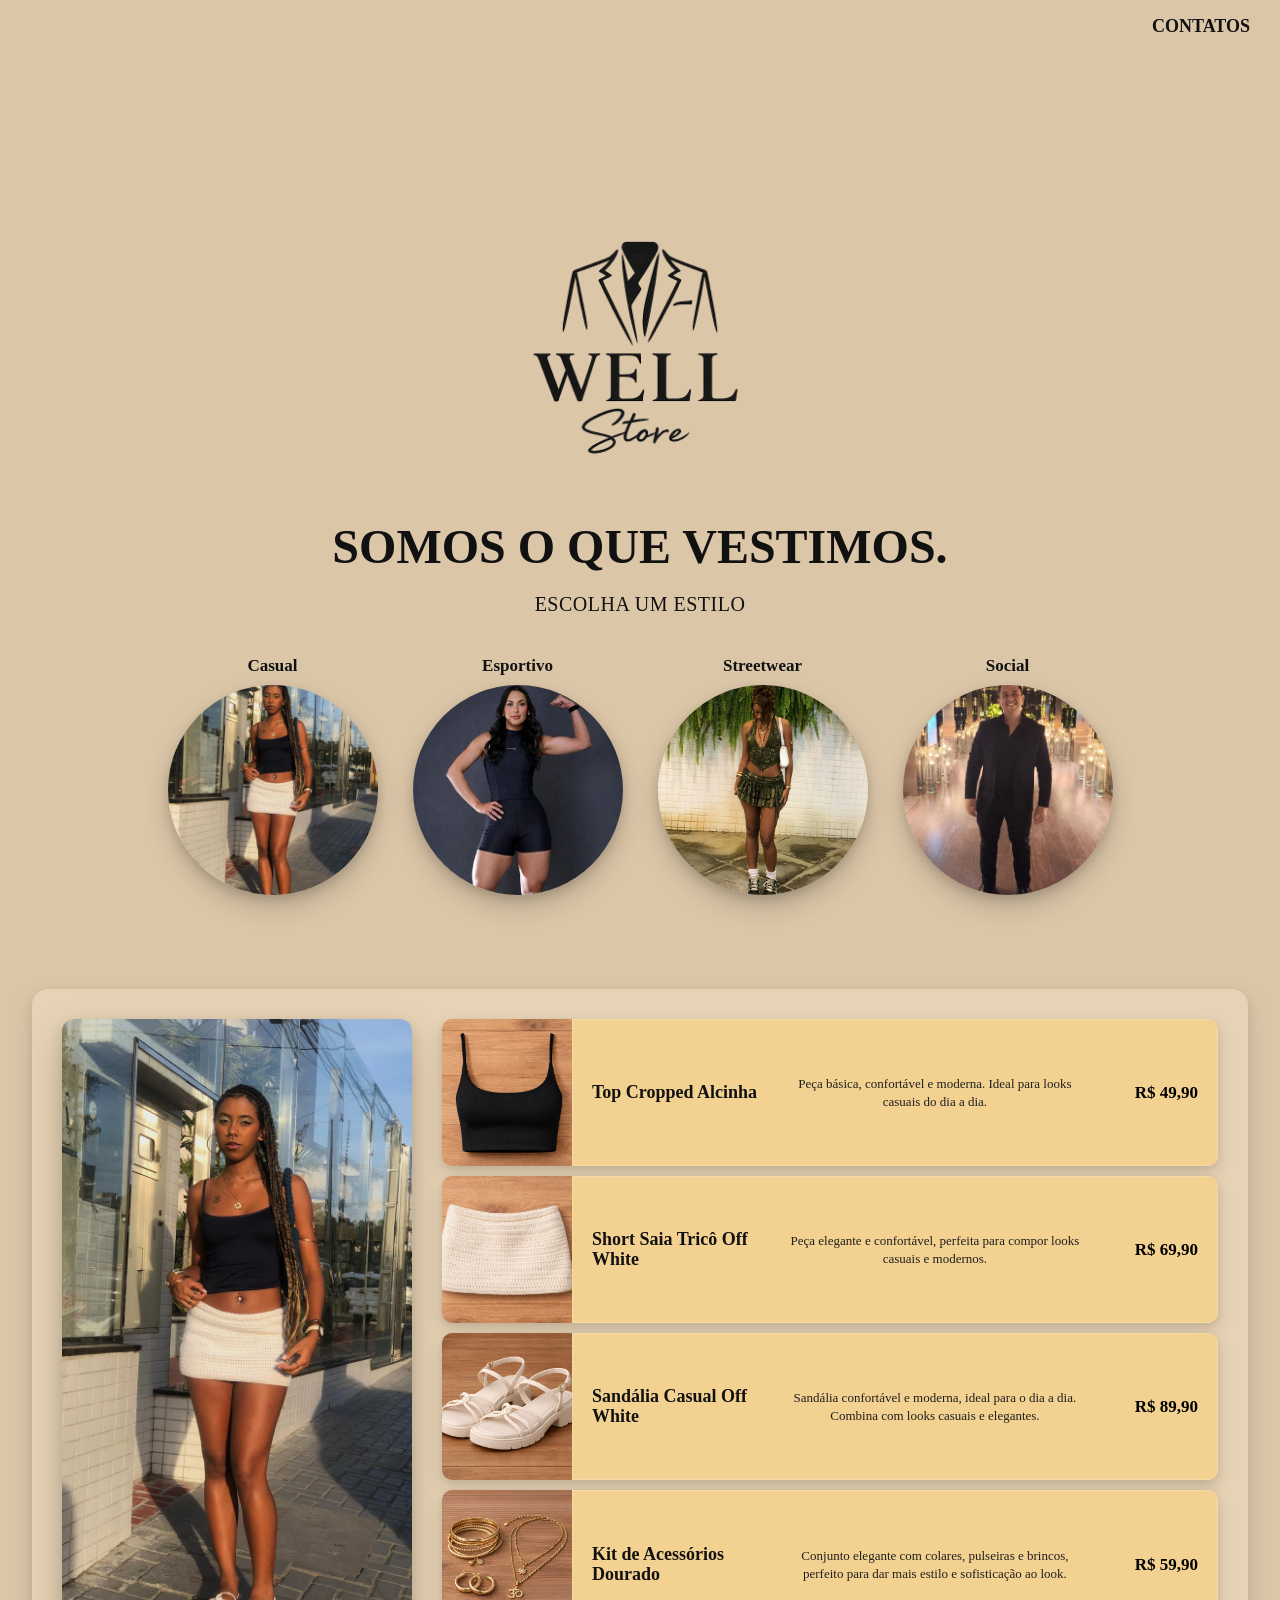
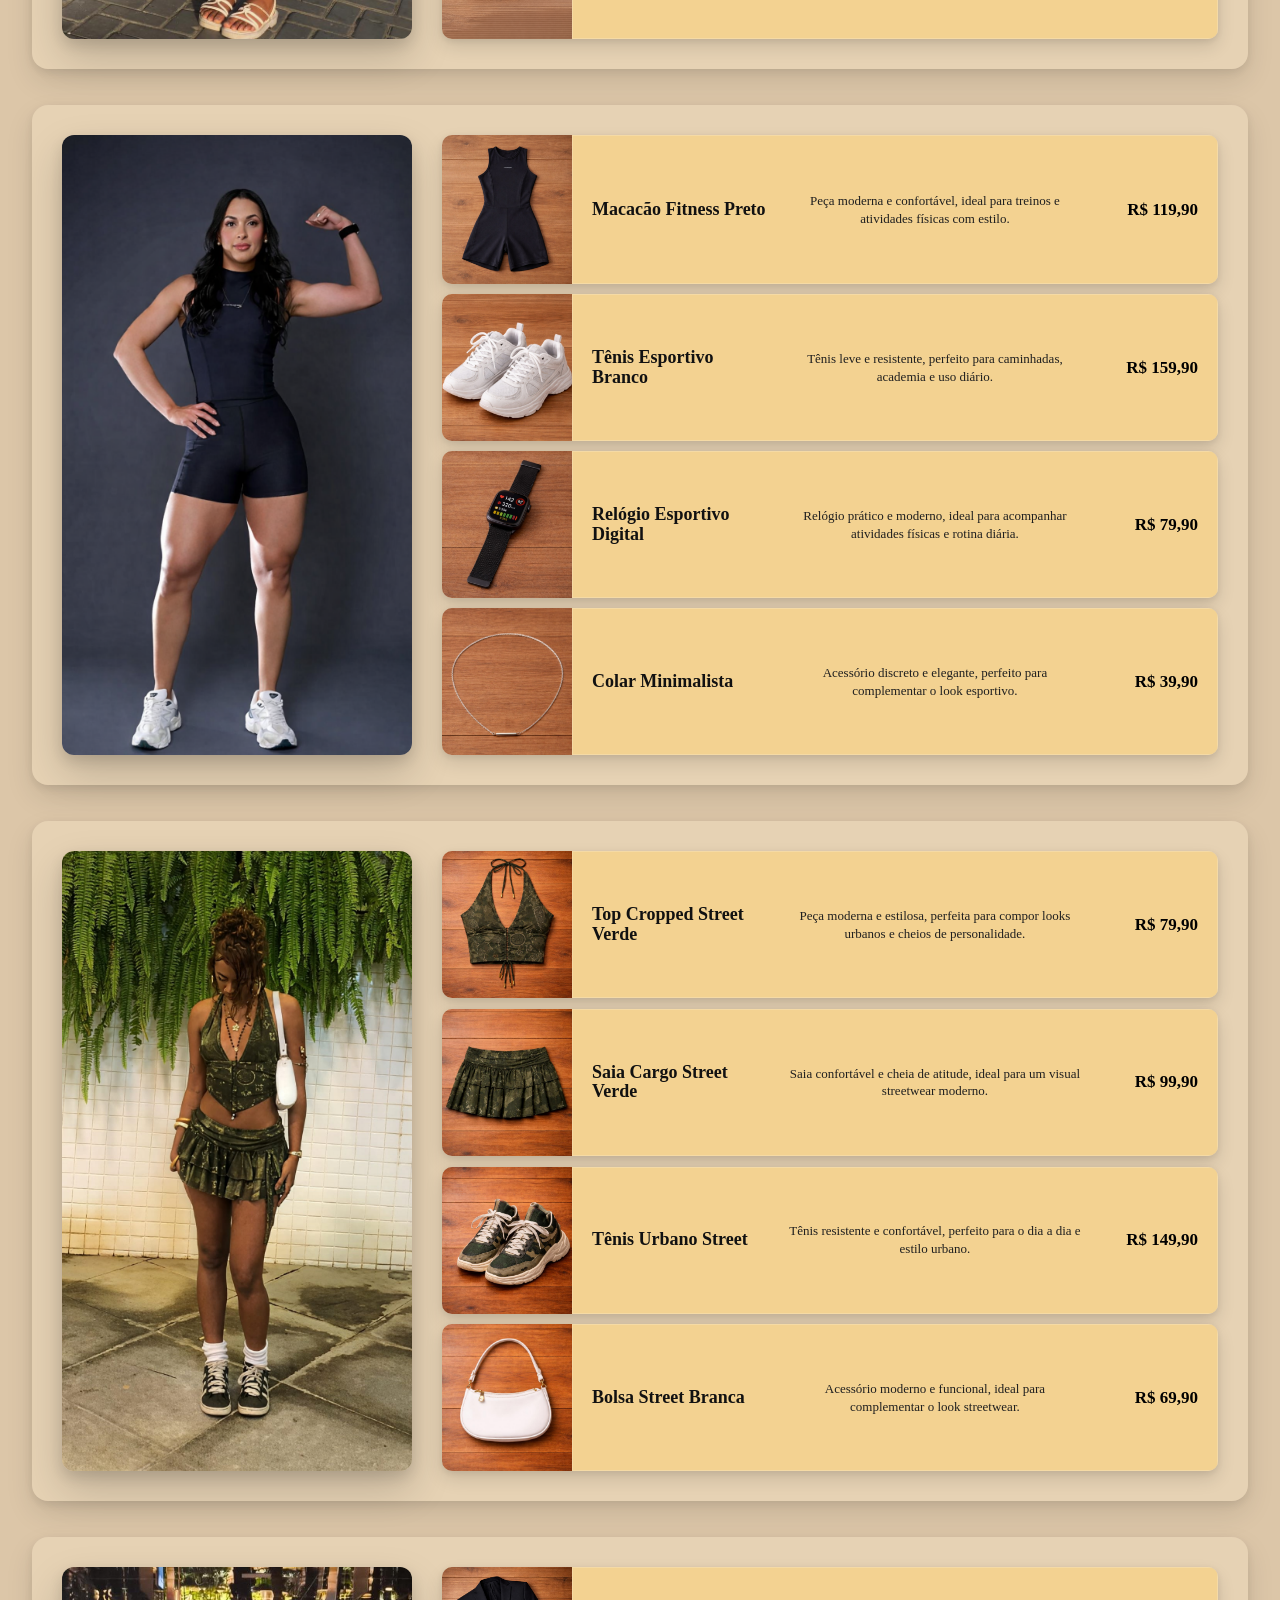
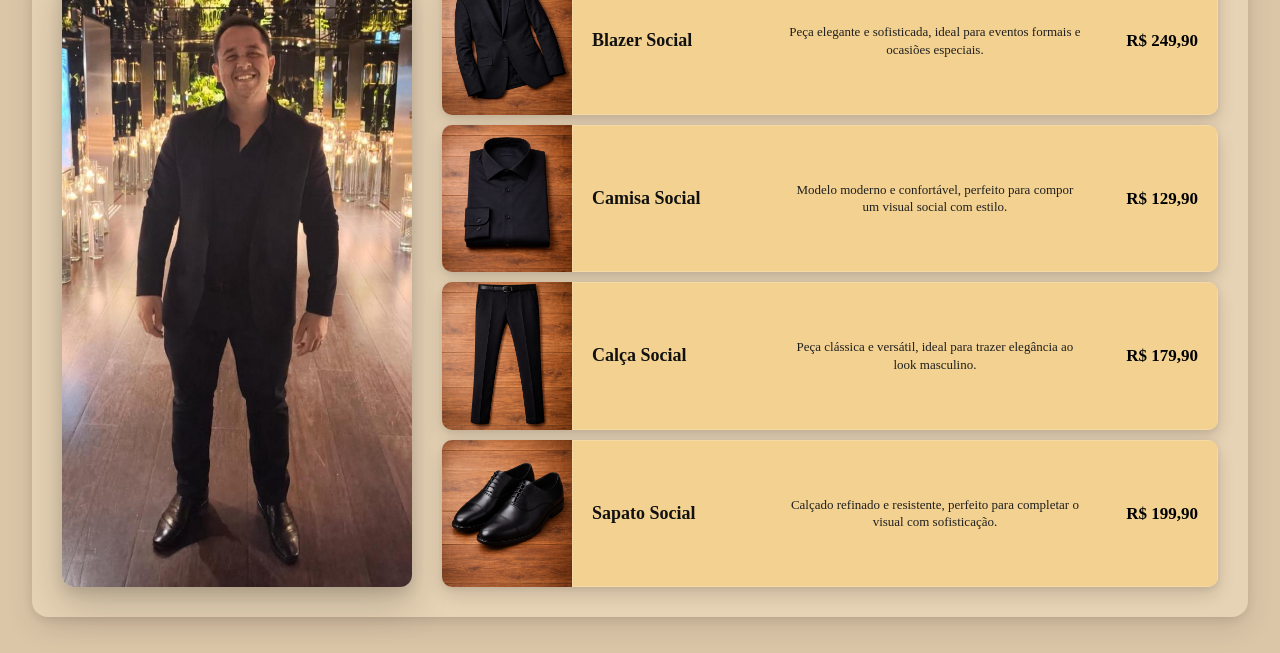
==== index.html @ 3b032042 "inicio com" ====
<!DOCTYPE html>
<html lang="pt-BR">
<head>
  <meta charset="UTF-8">
  <meta name="viewport" content="width=device-width, initial-scale=1.0">
  <title>Well Store</title>
  <link rel="stylesheet" href="visual.css">
</head>
<body>

<header class="topo">
  <div class="menu">CONTATOS</div>
</header>

<main class="container-principal">

  <img src="lojaderoupas/slogo.png" alt="Logo Well Store" class="logo">

  <h1 class="slogan">SOMOS O QUE VESTIMOS.</h1>
  <p class="subtitulo">ESCOLHA UM ESTILO</p>

  <section class="categorias">

    <a href="#casual" class="categoria">
      <h3>Casual</h3>
      <div class="circulo">
        <img src="lojaderoupas/casualsab.jpeg" alt="Estilo casual">
      </div>
    </a>

    <a href="#esportivo" class="categoria">
      <h3>Esportivo</h3>
      <div class="circulo">
        <img src="lojaderoupas/principal bot.jpeg" alt="Estilo esportivo">
      </div>
    </a>

    <a href="#streetwear" class="categoria">
      <h3>Streetwear</h3>
      <div class="circulo">
        <img src="lojaderoupas/streetsabri.jpeg" alt="Estilo streetwear">
      </div>
    </a>

    <a href="#social" class="categoria">
      <h3>Social</h3>
      <div class="circulo">
        <img src="lojaderoupas/akiroshimaquaresma.jpeg" alt="Estilo social">
      </div>
    </a>

  </section>

</main>

<section id="casual" class="secao-estilo">
  <div class="layout-look">

    <div class="modelo-grande">
      <img src="lojaderoupas/casualsab.jpeg" alt="Look casual">
    </div>

    <div class="itens-centro">

      <div class="item">
        <div class="icone">
          <img src="lojaderoupas/madeiratodinha.jpeg" alt="Top cropped">
        </div>
        <div class="texto">
          <h3>Top Cropped Alcinha</h3>
          <p class="descricao">
            Peça básica, confortável e moderna. Ideal para looks casuais do dia a dia.
          </p>
          <p class="produto-preco">R$ 49,90</p>
        </div>
      </div>

      <div class="item">
        <div class="icone">
          <img src="lojaderoupas/short.png" alt="Short saia">
        </div>
        <div class="texto">
          <h3>Short Saia Tricô Off White</h3>
          <p class="descricao">
            Peça elegante e confortável, perfeita para compor looks casuais e modernos.
          </p>
          <p class="produto-preco">R$ 69,90</p>
        </div>
      </div>

      <div class="item">
        <div class="icone">
          <img src="lojaderoupas/tneistodao.png" alt="Sandália casual">
        </div>
        <div class="texto">
          <h3>Sandália Casual Off White</h3>
          <p class="descricao">
            Sandália confortável e moderna, ideal para o dia a dia. Combina com looks casuais e elegantes.
          </p>
          <p class="produto-preco">R$ 89,90</p>
        </div>
      </div>

      <div class="item">
        <div class="icone">
          <img src="lojaderoupas/acess.png" alt="Kit de acessórios">
        </div>
        <div class="texto">
          <h3>Kit de Acessórios Dourado</h3>
          <p class="descricao">
            Conjunto elegante com colares, pulseiras e brincos, perfeito para dar mais estilo e sofisticação ao look.
          </p>
          <p class="produto-preco">R$ 59,90</p>
        </div>
      </div>

    </div>
  </div>
</section>

<section id="esportivo" class="secao-estilo">
  <div class="layout-look">

    <div class="modelo-grande">
      <img src="lojaderoupas/rayane carlaaa.png" alt="Look esportivo">
    </div>

    <div class="itens-centro">

      <div class="item">
        <div class="icone">
          <img src="lojaderoupas/macacaobonitao.jpeg" alt="Macacão fitness">
        </div>
        <div class="texto">
          <h3>Macacão Fitness Preto</h3>
          <p class="descricao">
            Peça moderna e confortável, ideal para treinos e atividades físicas com estilo.
          </p>
          <p class="produto-preco">R$ 119,90</p>
        </div>
      </div>

      <div class="item">
        <div class="icone">
          <img src="lojaderoupas/tenisboa.jpeg" alt="Tênis esportivo">
        </div>
        <div class="texto">
          <h3>Tênis Esportivo Branco</h3>
          <p class="descricao">
            Tênis leve e resistente, perfeito para caminhadas, academia e uso diário.
          </p>
          <p class="produto-preco">R$ 159,90</p>
        </div>
      </div>

      <div class="item">
        <div class="icone">
          <img src="lojaderoupas/relogio.jpeg" alt="Relógio esportivo">
        </div>
        <div class="texto">
          <h3>Relógio Esportivo Digital</h3>
          <p class="descricao">
            Relógio prático e moderno, ideal para acompanhar atividades físicas e rotina diária.
          </p>
          <p class="produto-preco">R$ 79,90</p>
        </div>
      </div>

      <div class="item">
        <div class="icone">
          <img src="lojaderoupas/colarnegocinho.jpeg" alt="Colar minimalista">
        </div>
        <div class="texto">
          <h3>Colar Minimalista</h3>
          <p class="descricao">
            Acessório discreto e elegante, perfeito para complementar o look esportivo.
          </p>
          <p class="produto-preco">R$ 39,90</p>
        </div>
      </div>

    </div>
  </div>
</section>

<section id="streetwear" class="secao-estilo">
  <div class="layout-look">

    <div class="modelo-grande">
      <img src="lojaderoupas/streetsabri.jpeg" alt="Look streetwear">
    </div>

    <div class="itens-centro">

      <div class="item">
        <div class="icone">
          <img src="lojaderoupas/topverde.jpeg" alt="Top verde">
        </div>
        <div class="texto">
          <h3>Top Cropped Street Verde</h3>
          <p class="descricao">
            Peça moderna e estilosa, perfeita para compor looks urbanos e cheios de personalidade.
          </p>
          <p class="produto-preco">R$ 79,90</p>
        </div>
      </div>

      <div class="item">
        <div class="icone">
          <img src="lojaderoupas/shortverde.jpeg" alt="Saia cargo">
        </div>
        <div class="texto">
          <h3>Saia Cargo Street Verde</h3>
          <p class="descricao">
            Saia confortável e cheia de atitude, ideal para um visual streetwear moderno.
          </p>
          <p class="produto-preco">R$ 99,90</p>
        </div>
      </div>

      <div class="item">
        <div class="icone">
          <img src="lojaderoupas/tenisverde.jpeg" alt="Tênis urbano">
        </div>
        <div class="texto">
          <h3>Tênis Urbano Street</h3>
          <p class="descricao">
            Tênis resistente e confortável, perfeito para o dia a dia e estilo urbano.
          </p>
          <p class="produto-preco">R$ 149,90</p>
        </div>
      </div>

      <div class="item">
        <div class="icone">
          <img src="lojaderoupas/bolsabranca.jpeg" alt="Bolsa branca">
        </div>
        <div class="texto">
          <h3>Bolsa Street Branca</h3>
          <p class="descricao">
            Acessório moderno e funcional, ideal para complementar o look streetwear.
          </p>
          <p class="produto-preco">R$ 69,90</p>
        </div>
      </div>

    </div>
  </div>
</section>

<section id="social" class="secao-estilo">
  <div class="layout-look">

    <div class="modelo-grande">
      <img src="lojaderoupas/akiroshimaquaresma.jpeg" alt="Look social">
    </div>

    <div class="itens-centro">

      <div class="item">
        <div class="icone">
          <img src="lojaderoupas/a1.jpeg" alt="Blazer social">
        </div>
        <div class="texto">
          <h3>Blazer Social</h3>
          <p class="descricao">
            Peça elegante e sofisticada, ideal para eventos formais e ocasiões especiais.
          </p>
          <p class="produto-preco">R$ 249,90</p>
        </div>
      </div>

      <div class="item">
        <div class="icone">
          <img src="lojaderoupas/a2.2.jpeg" alt="Camisa social">
        </div>
        <div class="texto">
          <h3>Camisa Social</h3>
          <p class="descricao">
            Modelo moderno e confortável, perfeito para compor um visual social com estilo.
          </p>
          <p class="produto-preco">R$ 129,90</p>
        </div>
      </div>

      <div class="item">
        <div class="icone">
          <img src="lojaderoupas/a2.jpeg" alt="Calça social">
        </div>
        <div class="texto">
          <h3>Calça Social</h3>
          <p class="descricao">
            Peça clássica e versátil, ideal para trazer elegância ao look masculino.
          </p>
          <p class="produto-preco">R$ 179,90</p>
        </div>
      </div>

      <div class="item">
        <div class="icone">
          <img src="lojaderoupas/a3.jpeg" alt="Sapato social">
        </div>
        <div class="texto">
          <h3>Sapato Social</h3>
          <p class="descricao">
            Calçado refinado e resistente, perfeito para completar o visual com sofisticação.
          </p>
          <p class="produto-preco">R$ 199,90</p>
        </div>
      </div>

    </div>
  </div>
</section>

</body>
</html>
---- visual.css ----
html {
  scroll-behavior: smooth;
}

* {
  margin: 0;
  padding: 0;
  box-sizing: border-box;
}

body {
  background-color: #dcc6a8;
  font-family: Georgia, "Times New Roman", serif;
  color: #111;
  line-height: 1.4;
}

/* TOPO */

.topo {
  width: 100%;
  padding: 14px 30px;
  display: flex;
  justify-content: flex-end;
}

.menu {
  font-size: 18px;
  font-weight: bold;
  cursor: pointer;
  transition: opacity 0.2s ease, transform 0.2s ease;
}

.menu:hover {
  opacity: 0.8;
  transform: translateY(-1px);
}

/* HOME */

.container-principal {
  min-height: 100vh;
  display: flex;
  flex-direction: column;
  align-items: center;
  justify-content: center;
  text-align: center;
  padding: 20px;
}

.logo {
  width: 500px;
  max-width: 90%;
  margin-bottom: -90px;
  display: block;
}

.slogan {
  font-size: 48px;
  margin-bottom: 16px;
  line-height: 1.1;
}

.subtitulo {
  font-size: 20px;
  margin-bottom: 36px;
  letter-spacing: 0.5px;
}

/* CÍRCULOS */

.categorias {
  display: flex;
  justify-content: center;
  gap: 35px;
  flex-wrap: wrap;
}

.categoria {
  text-decoration: none;
  color: #111;
  display: flex;
  flex-direction: column;
  align-items: center;
  transition: transform 0.25s ease, opacity 0.25s ease;
  cursor: pointer;
}

.categoria h3 {
  margin-bottom: 8px;
  font-size: 17px;
}

.categoria:hover {
  transform: translateY(-6px);
}

.circulo {
  width: 210px;
  height: 210px;
  border-radius: 50%;
  overflow: hidden;
  cursor: pointer;
  box-shadow:
    0 12px 24px rgba(0, 0, 0, 0.18),
    0 4px 10px rgba(0, 0, 0, 0.12);
  transition: transform 0.25s ease, box-shadow 0.25s ease;
}

.circulo:hover {
  transform: scale(1.03);
  box-shadow:
    0 18px 34px rgba(0, 0, 0, 0.22),
    0 6px 14px rgba(0, 0, 0, 0.14);
}

.circulo img {
  width: 100%;
  height: 100%;
  object-fit: cover;
  transition: transform 0.3s ease;
}

.circulo:hover img {
  transform: scale(1.05);
}

/* SEÇÕES */

.secao-estilo {
  background-color: #e6d2b4;
  border-radius: 16px;
  box-shadow:
    0 12px 28px rgba(0, 0, 0, 0.10),
    0 3px 8px rgba(0, 0, 0, 0.08);
  margin: 36px auto;
  padding: 30px;
  width: fit-content;
  max-width: 95%;
}

.layout-look {
  width: 1200px;
  max-width: 100%;
  display: flex;
  gap: 30px;
  align-items: stretch;
}

/* MODELO */

.modelo-grande {
  width: 350px;
  height: 620px;
  overflow: hidden;
  border-radius: 12px;
  flex-shrink: 0;
  box-shadow:
    0 18px 40px rgba(0, 0, 0, 0.18),
    0 6px 14px rgba(0, 0, 0, 0.12);
}

.modelo-grande img {
  width: 100%;
  height: 100%;
  object-fit: cover;
  display: block;
}

/* ITENS DA DIREITA */

.itens-centro {
  flex: 1;
  height: 620px;
  display: flex;
  flex-direction: column;
  justify-content: space-between;
  gap: 10px;
}

.item {
  display: flex;
  align-items: stretch;
  gap: 0;
  width: 100%;
  min-height: 147px;
  border-radius: 10px;
  overflow: hidden;
  cursor: pointer;
  box-shadow:
    0 8px 18px rgba(0, 0, 0, 0.12),
    0 2px 6px rgba(0, 0, 0, 0.08);
  transition: transform 0.22s ease, box-shadow 0.22s ease;
}

.item:hover {
  transform: translateY(-4px);
  box-shadow:
    0 14px 28px rgba(0, 0, 0, 0.16),
    0 4px 10px rgba(0, 0, 0, 0.10);
}

/* IMAGEM DO ITEM */

.icone {
  width: 130px;
  min-width: 130px;
  height: 100%;
  background: #c78100e5;
  display: flex;
  align-items: center;
  justify-content: center;
  overflow: hidden;
}

.icone img {
  width: 100%;
  height: 100%;
  object-fit: cover;
  display: block;
  transition: transform 0.28s ease;
}

.item:hover .icone img {
  transform: scale(1.05);
}

/* BLOCO DE TEXTO */

.texto {
  flex: 1;
  min-height: 147px;
  background: #f3d291;
  display: grid;
  grid-template-columns: 1.15fr 2fr 95px;
  align-items: center;
  gap: 16px;
  padding: 18px 20px;
  text-align: left;
  box-shadow: inset 0 0 0 1px rgba(255, 255, 255, 0.18);
}

.texto h3,
.texto .descricao,
.texto .produto-preco {
  margin: 0;
  display: flex;
  align-items: center;
}

.texto h3 {
  font-size: 18px;
  line-height: 1.1;
  font-weight: bold;
  justify-content: flex-start;
}

.descricao {
  font-size: 13px;
  line-height: 1.35;
  color: #1f1f1f;
  justify-content: center;
  text-align: center;
  padding: 0 6px;
}

.produto-preco {
  font-size: 17px;
  font-weight: bold;
  color: #000;
  justify-content: flex-end;
  text-align: right;
  white-space: nowrap;
}

/* RESPONSIVO */

@media (max-width: 1100px) {
  .layout-look {
    width: 100%;
    gap: 20px;
  }

  .modelo-grande {
    width: 300px;
    height: 560px;
  }

  .itens-centro {
    height: 560px;
  }

  .texto {
    grid-template-columns: 1fr 1.7fr 85px;
    padding: 16px;
  }

  .texto h3 {
    font-size: 16px;
  }

  .descricao {
    font-size: 12px;
  }

  .produto-preco {
    font-size: 15px;
  }
}

@media (max-width: 900px) {
  .topo {
    justify-content: center;
    padding: 16px 20px;
  }

  .menu {
    font-size: 16px;
  }

  .logo {
    width: 380px;
    margin-bottom: -60px;
  }

  .slogan {
    font-size: 34px;
  }

  .subtitulo {
    font-size: 18px;
    margin-bottom: 28px;
  }

  .circulo {
    width: 170px;
    height: 170px;
  }

  .secao-estilo {
    padding: 20px;
  }

  .layout-look {
    width: 100%;
    flex-direction: column;
    align-items: center;
  }

  .modelo-grande {
    width: 300px;
    height: 500px;
  }

  .itens-centro {
    width: 100%;
    height: auto;
    gap: 16px;
  }

  .item {
    min-height: auto;
    flex-direction: column;
  }

  .icone {
    width: 100%;
    min-width: 100%;
    height: 180px;
  }

  .texto {
    width: 100%;
    min-height: auto;
    grid-template-columns: 1fr;
    text-align: center;
    gap: 10px;
    padding: 18px;
  }

  .texto h3,
  .texto .descricao,
  .texto .produto-preco {
    justify-content: center;
    text-align: center;
  }
}

@media (max-width: 600px) {
  .container-principal {
    min-height: auto;
    padding-top: 20px;
    padding-bottom: 40px;
  }

  .logo {
    width: 300px;
    margin-bottom: -35px;
  }

  .slogan {
    font-size: 26px;
  }

  .subtitulo {
    font-size: 16px;
  }

  .categorias {
    gap: 18px;
  }

  .circulo {
    width: 130px;
    height: 130px;
  }

  .categoria h3 {
    font-size: 15px;
  }

  .modelo-grande {
    width: 100%;
    max-width: 320px;
    height: 420px;
  }

  .icone {
    height: 150px;
  }

  .texto h3 {
    font-size: 17px;
  }

  .descricao {
    font-size: 13px;
  }

  .produto-preco {
    font-size: 16px;
  }
}
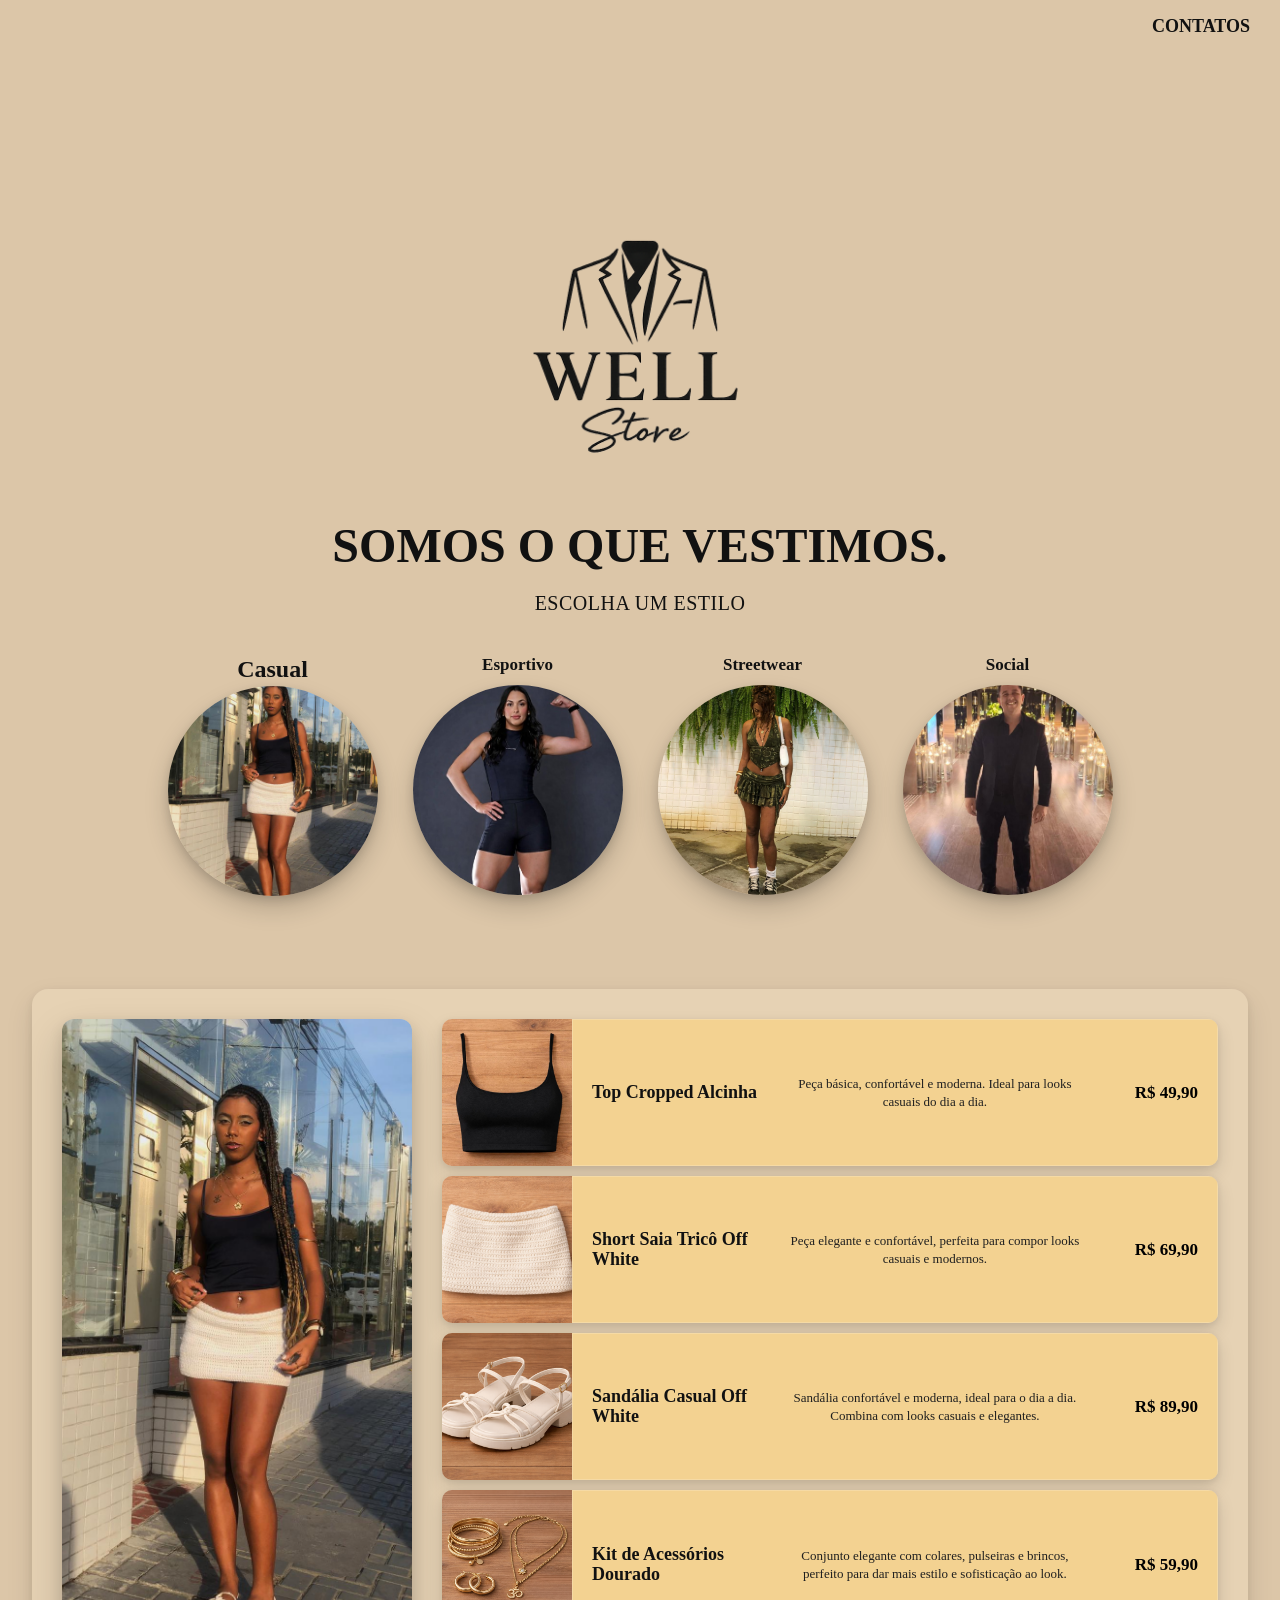
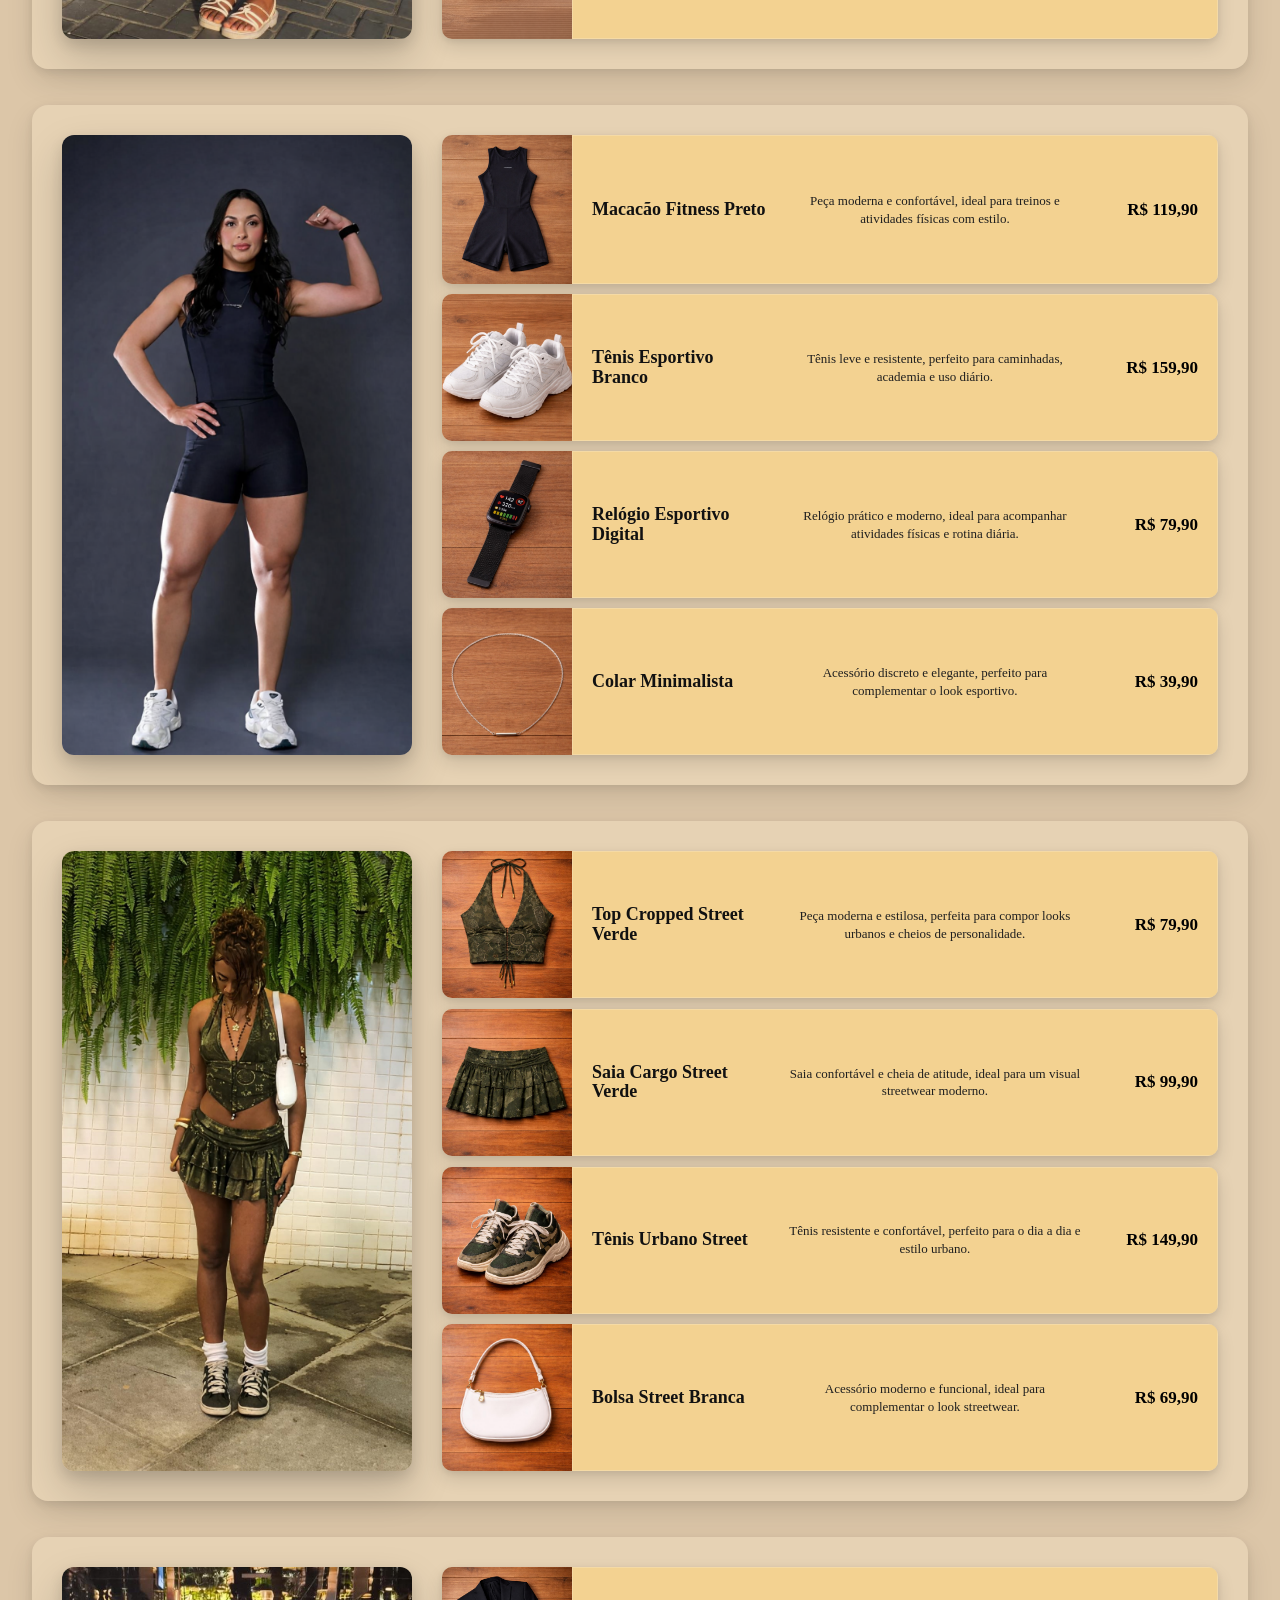
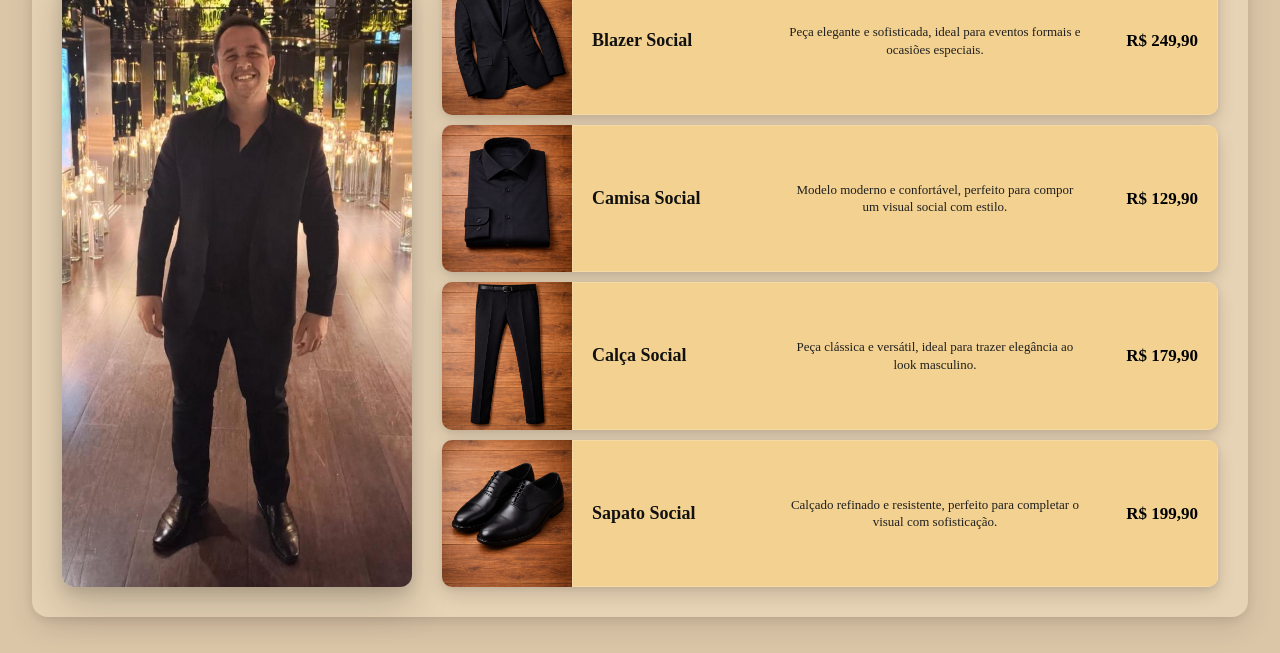
==== commit 33554108: "Update index.html" ====
--- a/index.html
+++ b/index.html
@@ -22,7 +22,7 @@
   <section class="categorias">
 
     <a href="#casual" class="categoria">
-      <h3>Casual</h3>
+      <h2>Casual</h2>
       <div class="circulo">
         <img src="lojaderoupas/casualsab.jpeg" alt="Estilo casual">
       </div>
@@ -31,7 +31,7 @@
     <a href="#esportivo" class="categoria">
       <h3>Esportivo</h3>
       <div class="circulo">
-        <img src="lojaderoupas/principal bot.jpeg" alt="Estilo esportivo">
+        <img src="lojaderoupas/principal-bot.jpeg" alt="Estilo esportivo">
       </div>
     </a>
 
@@ -122,7 +122,7 @@
   <div class="layout-look">
 
     <div class="modelo-grande">
-      <img src="lojaderoupas/rayane carlaaa.png" alt="Look esportivo">
+      <img src="lojaderoupas/rayane-carlaaa.png" alt="Look esportivo">
     </div>
 
     <div class="itens-centro">
@@ -314,4 +314,4 @@
 </section>
 
 </body>
-</html>+</html>
--- a/visual.css
+++ b/visual.css
@@ -440,4 +440,47 @@
   .produto-preco {
     font-size: 16px;
   }
-}+}
+
+/* ===== AJUSTE FINO PARA CELULAR ===== */
+
+@media (max-width: 600px) {
+
+  /* Modelo principal */
+  .modelo-grande {
+    width: 100%;
+    height: auto; /* remove altura fixa */
+    max-width: 320px;
+  }
+
+  .modelo-grande img {
+    width: 100%;
+    height: auto;
+    object-fit: contain; /* não corta a imagem */
+  }
+
+  /* Imagens dos itens */
+  .icone {
+    height: auto;
+    padding: 10px;
+    background: #c78100e5;
+  }
+
+  .icone img {
+    width: 100%;
+    height: auto;
+    max-height: 180px;
+    object-fit: contain; /* encaixa certinho */
+  }
+
+  /* Melhor espaçamento */
+  .item {
+    margin-bottom: 10px;
+  }
+
+  /* Texto mais confortável */
+  .texto {
+    padding: 16px;
+  }
+
+}
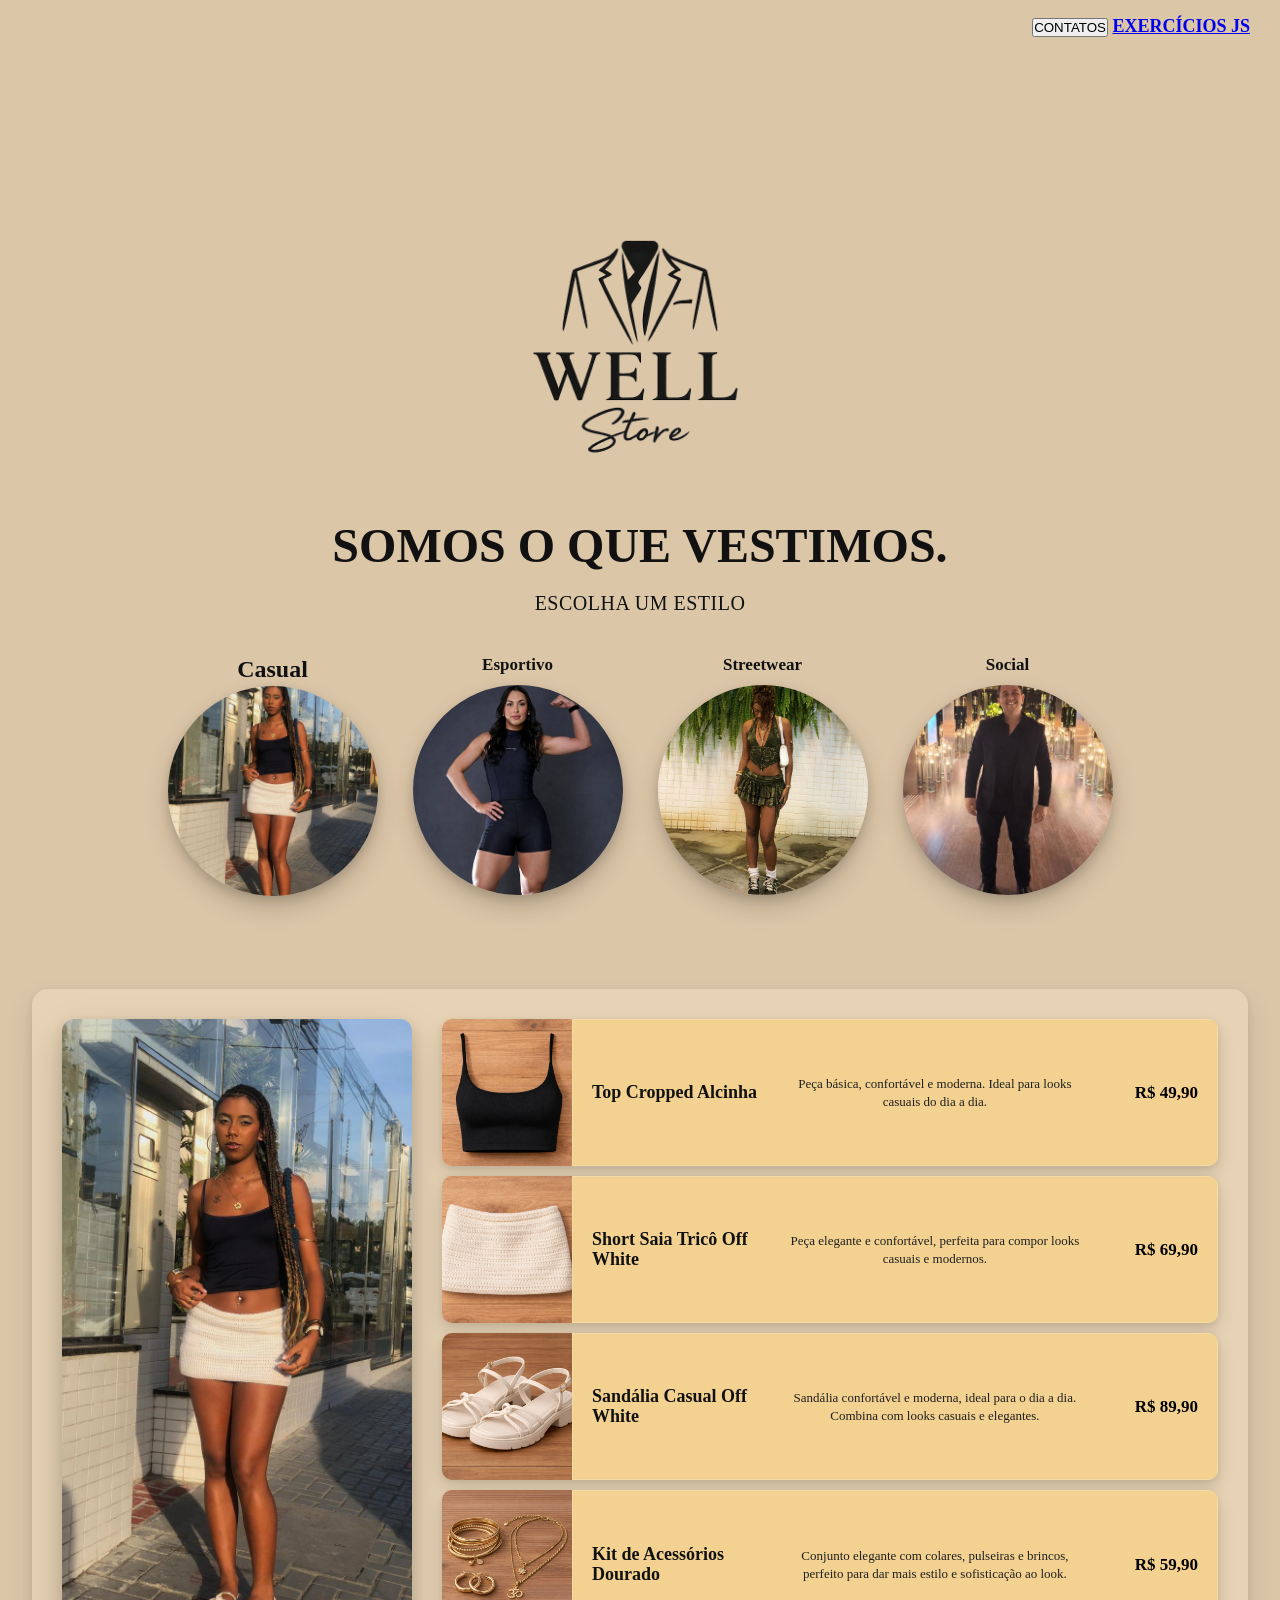
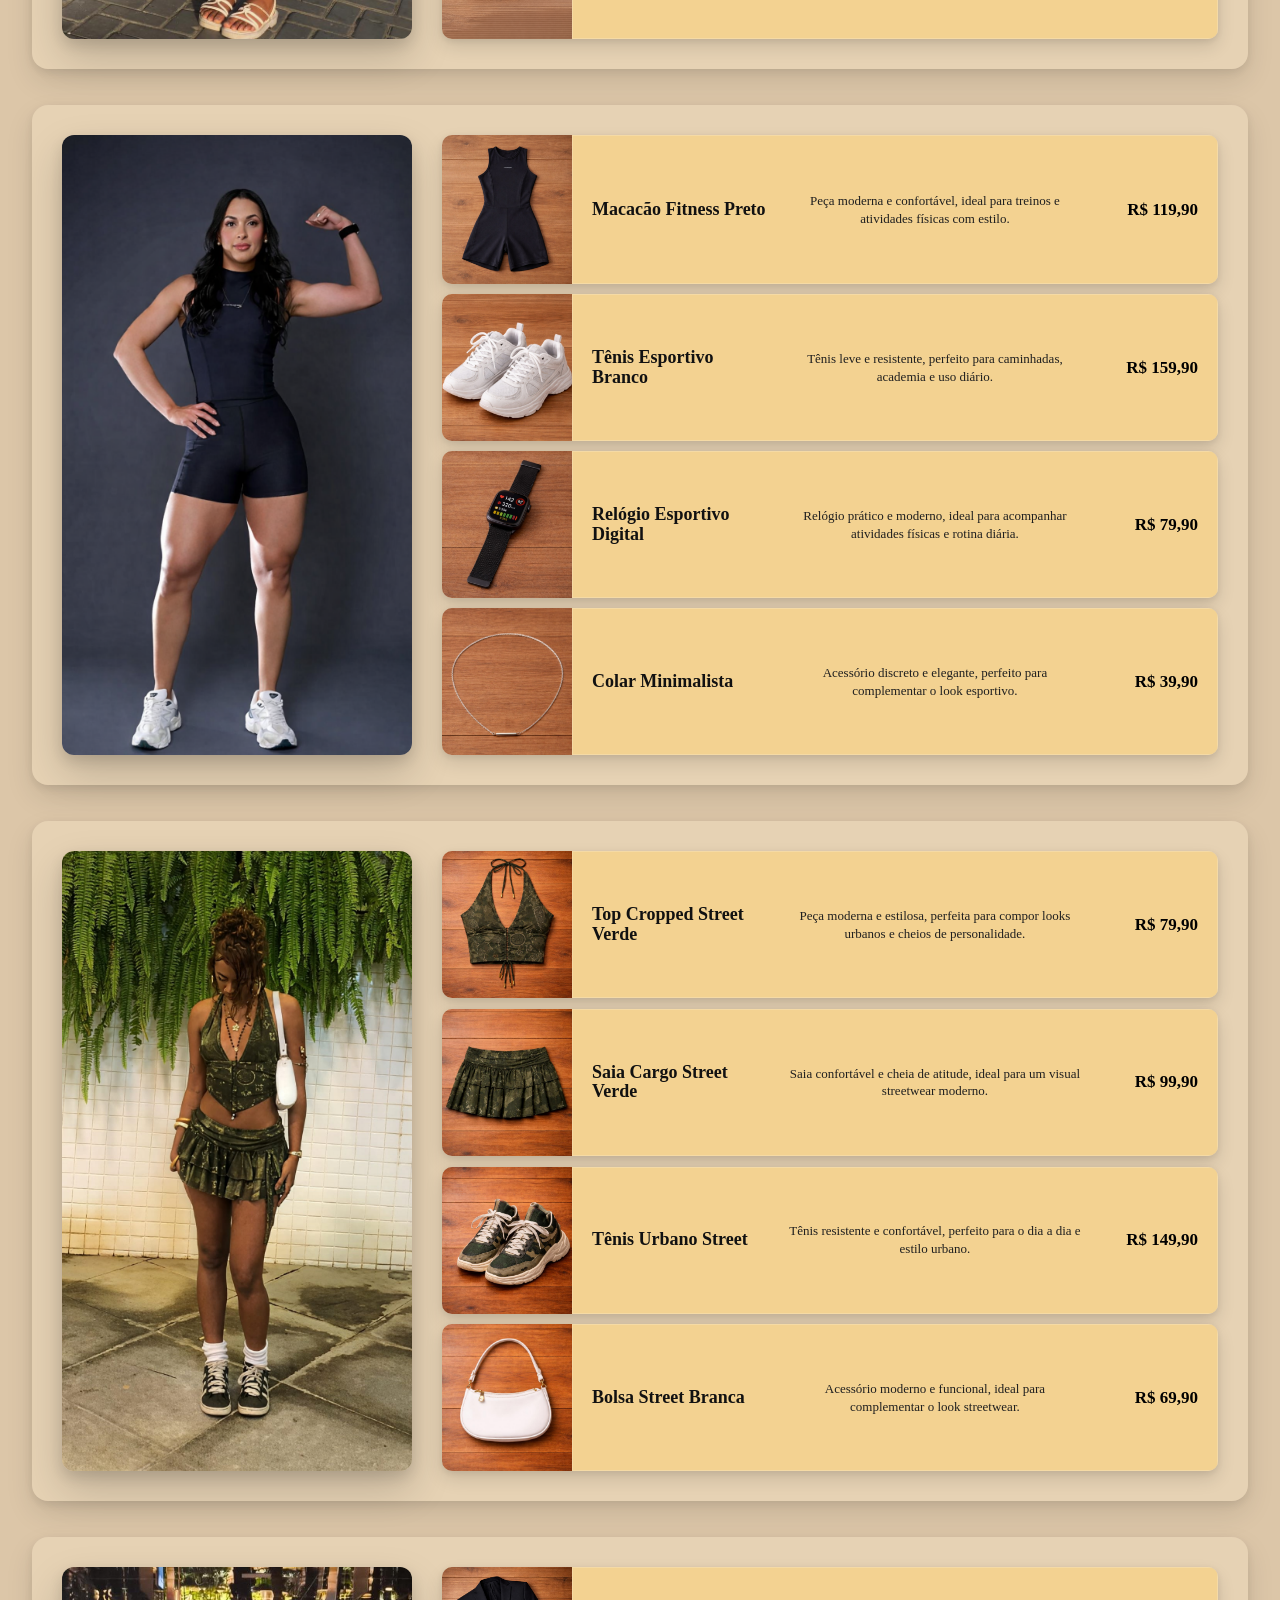
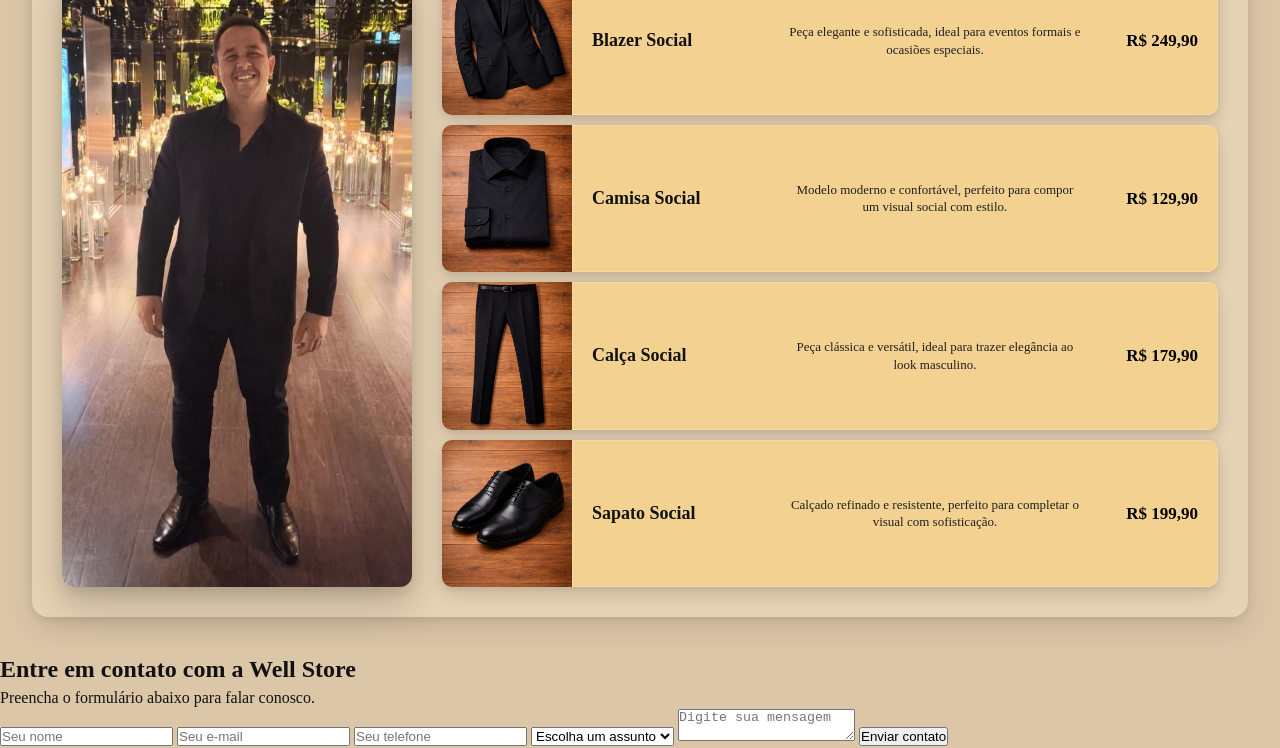
==== commit e7760500: "comitado02 Updated the HTML structure by adding a contact section with a form, modified the menu to " ====
--- a/index.html
+++ b/index.html
@@ -6,10 +6,21 @@
   <title>Well Store</title>
   <link rel="stylesheet" href="visual.css">
 </head>
+  
 <body>
 
 <header class="topo">
-  <div class="menu">CONTATOS</div>
+  <div class="menu">
+
+    <button id="btnContatos" class="btn-menu">
+      CONTATOS
+    </button>
+
+    <a href="exercicios.html" class="link-exercicios">
+      EXERCÍCIOS JS
+    </a>
+
+  </div>
 </header>
 
 <main class="container-principal">
@@ -313,5 +324,41 @@
   </div>
 </section>
 
+<section id="contatos" class="secao-contato">
+
+  <h2>Entre em contato com a Well Store</h2>
+
+  <p>Preencha o formulário abaixo para falar conosco.</p>
+
+  <form id="formContato" class="form-contato">
+
+    <input type="text" id="nome" placeholder="Seu nome">
+
+    <input type="email" id="email" placeholder="Seu e-mail">
+
+    <input type="tel" id="telefone" placeholder="Seu telefone">
+
+    <select id="assunto">
+      <option value="">Escolha um assunto</option>
+      <option value="duvida">Dúvida</option>
+      <option value="sugestao">Sugestão</option>
+      <option value="cadastro">Cadastro</option>
+      <option value="compra">Compra</option>
+    </select>
+
+    <textarea id="mensagem" placeholder="Digite sua mensagem"></textarea>
+
+    <button type="submit">
+      Enviar contato
+    </button>
+
+  </form>
+
+  <p id="respostaFormulario"></p>
+
+</section>
+
+<script src="script.js"></script>
+
 </body>
 </html>
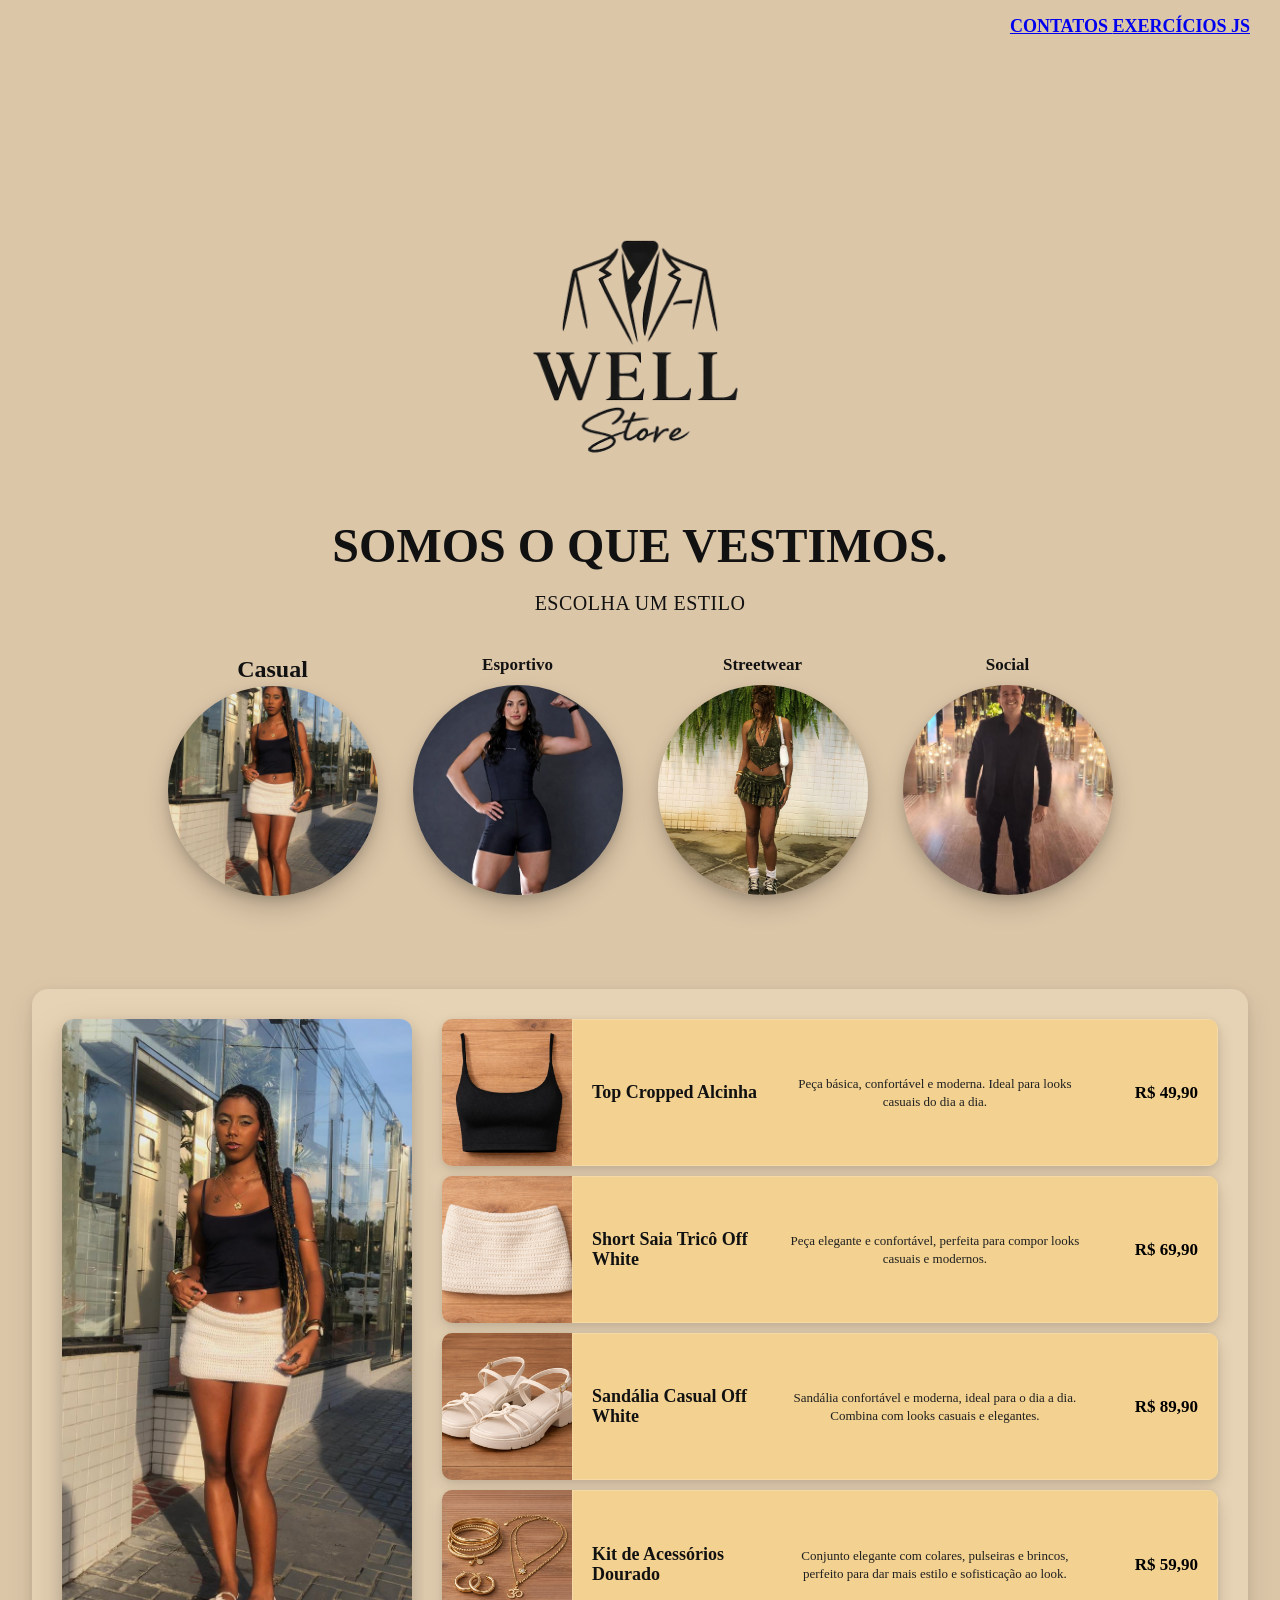
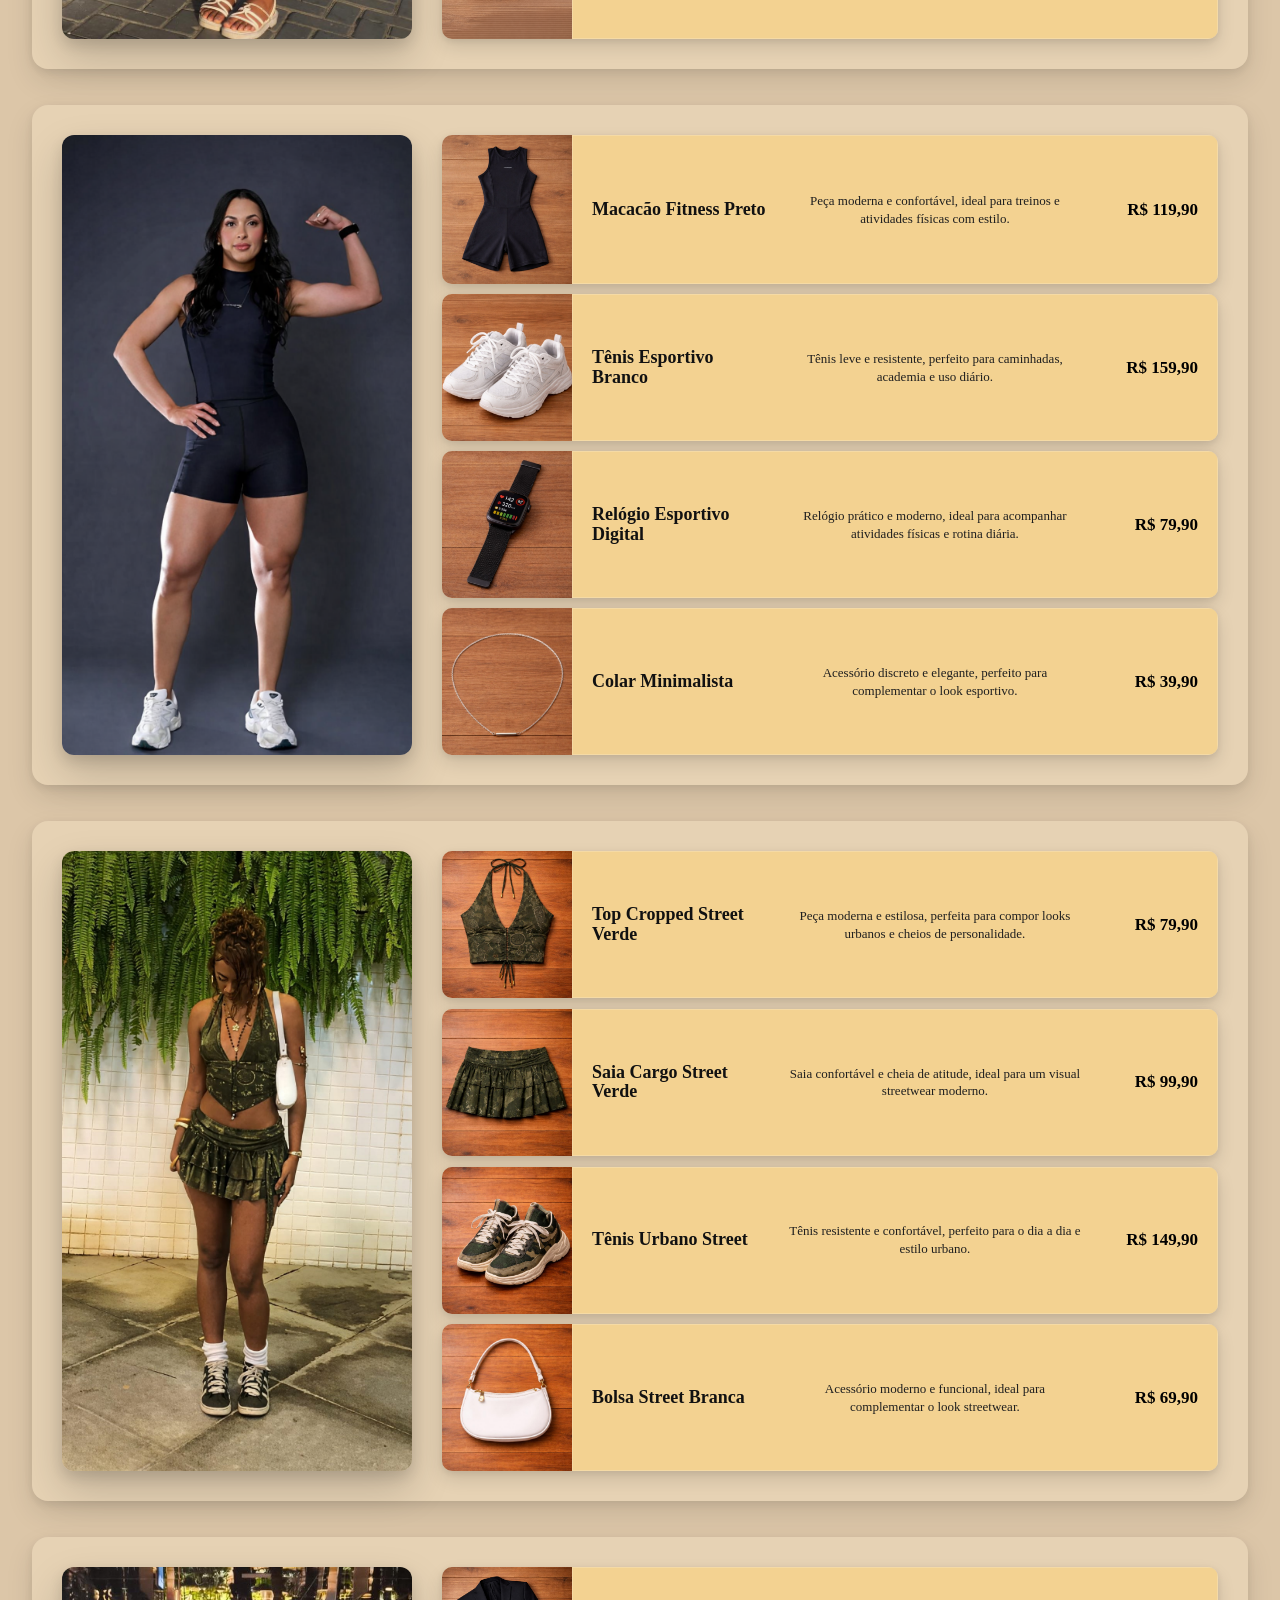
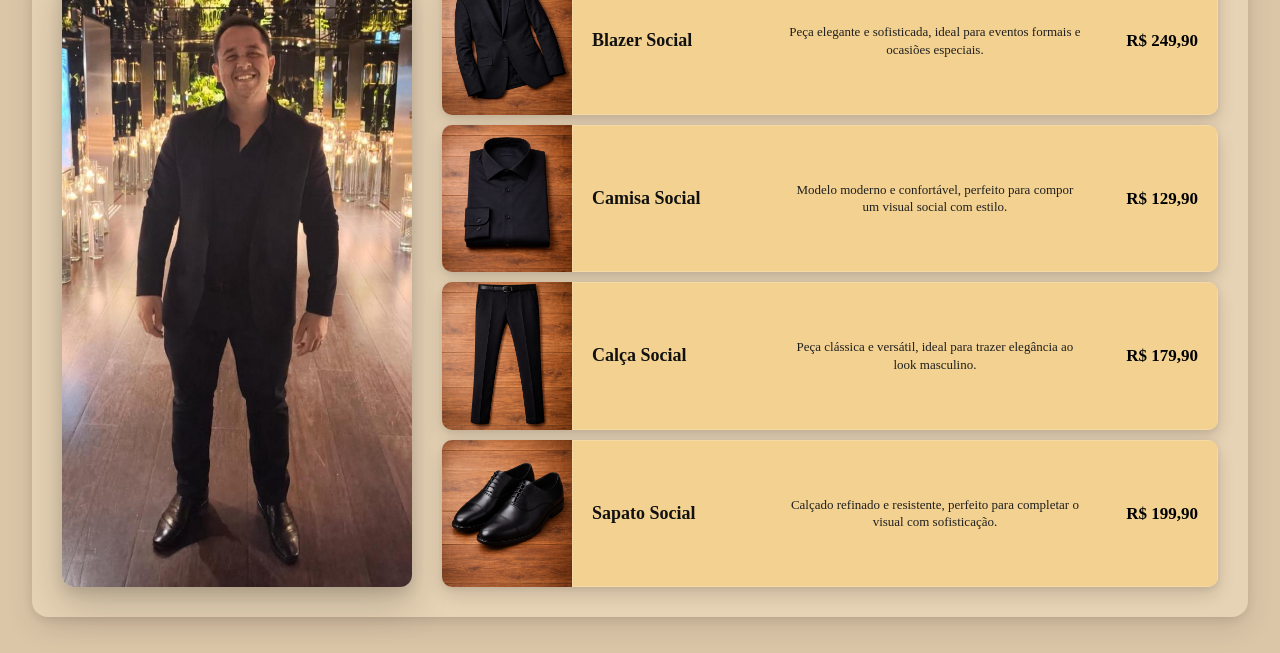
==== commit 84ebcc18: "fluindo" ====
--- a/index.html
+++ b/index.html
@@ -12,9 +12,9 @@
 <header class="topo">
   <div class="menu">
 
-    <button id="btnContatos" class="btn-menu">
+    <a href="contatos.html" class="btn-menu">
       CONTATOS
-    </button>
+    </a>
 
     <a href="exercicios.html" class="link-exercicios">
       EXERCÍCIOS JS
@@ -324,41 +324,5 @@
   </div>
 </section>
 
-<section id="contatos" class="secao-contato">
-
-  <h2>Entre em contato com a Well Store</h2>
-
-  <p>Preencha o formulário abaixo para falar conosco.</p>
-
-  <form id="formContato" class="form-contato">
-
-    <input type="text" id="nome" placeholder="Seu nome">
-
-    <input type="email" id="email" placeholder="Seu e-mail">
-
-    <input type="tel" id="telefone" placeholder="Seu telefone">
-
-    <select id="assunto">
-      <option value="">Escolha um assunto</option>
-      <option value="duvida">Dúvida</option>
-      <option value="sugestao">Sugestão</option>
-      <option value="cadastro">Cadastro</option>
-      <option value="compra">Compra</option>
-    </select>
-
-    <textarea id="mensagem" placeholder="Digite sua mensagem"></textarea>
-
-    <button type="submit">
-      Enviar contato
-    </button>
-
-  </form>
-
-  <p id="respostaFormulario"></p>
-
-</section>
-
-<script src="script.js"></script>
-
 </body>
 </html>
